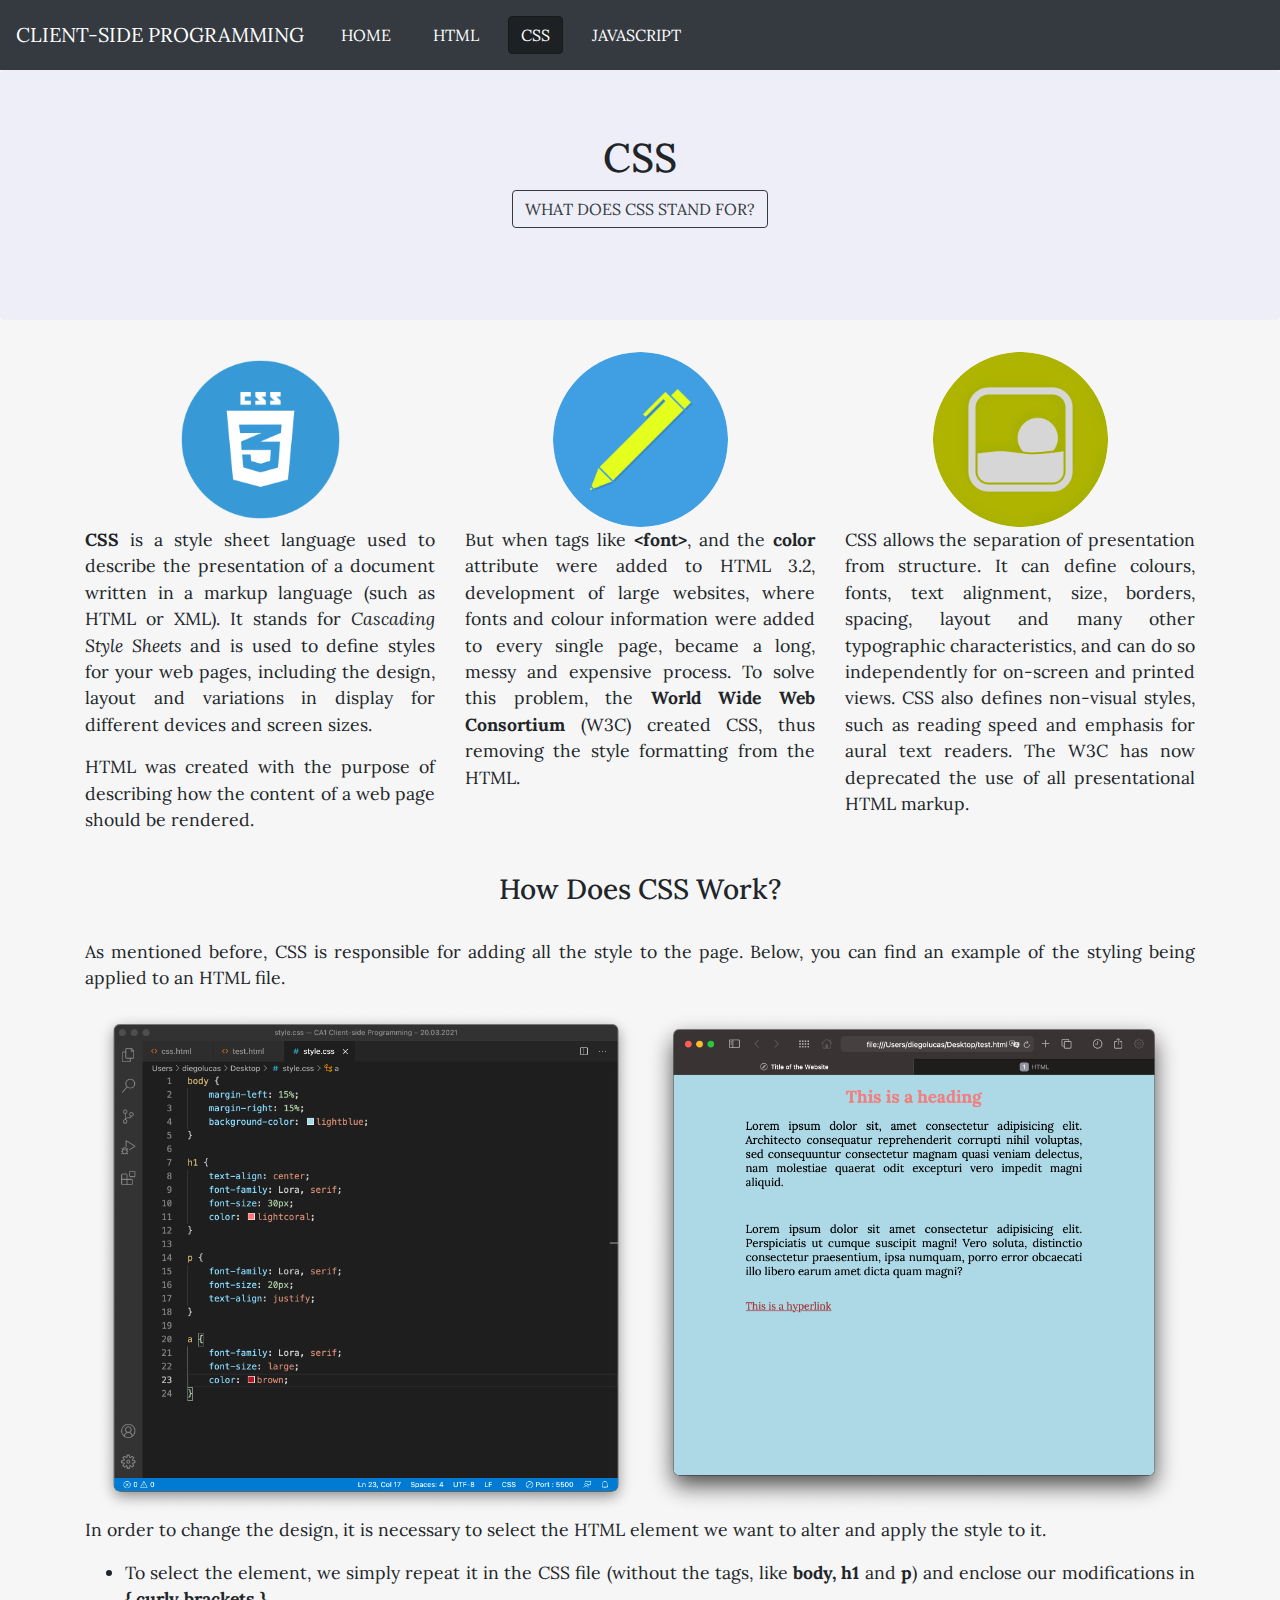
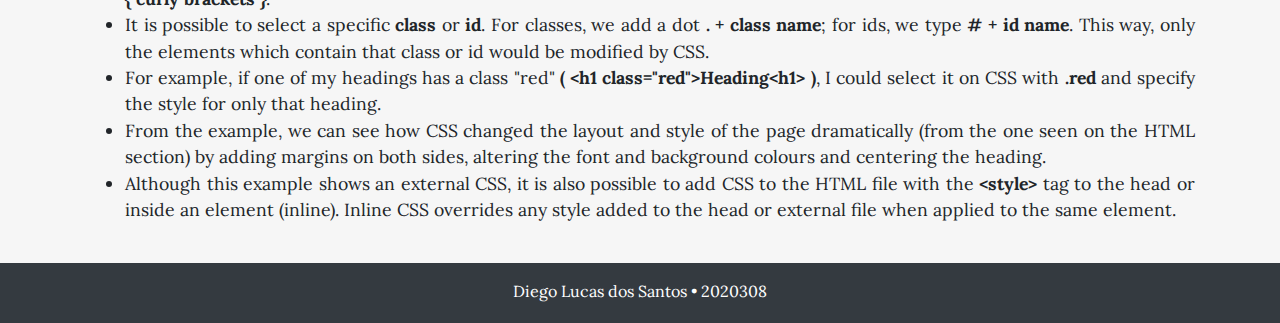
==== css.html @ eb5c4f8f "Client-side Programming CA1 – Website" ====
<!DOCTYPE html>
<html lang="en">
<head>
    <meta charset="UTF-8">
    <meta http-equiv="X-UA-Compatible" content="IE=edge">
    <meta name="viewport" content="width=device-width, initial-scale=1.0">
    <link href="https://fonts.googleapis.com/css2?family=Lora:ital,wght@0,400;0,500;0,600;0,700;1,400;1,500;1,600;1,700&display=swap" rel="stylesheet">
    <link rel="stylesheet" href="https://maxcdn.bootstrapcdn.com/bootstrap/4.5.2/css/bootstrap.min.css">
    <link rel="stylesheet" href="css/style.css">
    <script src="js/script.js"></script>
    <title>CSS</title>
</head>
<body>
    <!-- Navbar -->
    <nav class="navbar navbar-expand-md bg-dark navbar-dark">
        <a class="navbar-brand" href="index.html">CLIENT-SIDE PROGRAMMING</a>
        <button class="navbar-toggler" type="button" data-toggle="collapse" data-target="#collapsibleNavbar">
          <span class="navbar-toggler-icon"></span>
        </button>
        <div class="collapse navbar-collapse" id="collapsibleNavbar">
          <ul class="navbar-nav">
            <li class="nav-item">
              <a class="nav-link" href="index.html"><button type="button" class="btn btn-dark">HOME</button></a>
            </li>
            <li class="nav-item">
              <a class="nav-link" href="html.html"><button type="button" class="btn btn-dark">HTML</button></a>
            </li>
            <li class="nav-item">
              <a class="nav-link" href="css.html"><button type="button" class="btn btn-dark active">CSS</button></a>
            </li>
            <li class="nav-item">
                <a class="nav-link" href="javascript.html"><button type="button" class="btn btn-dark">JAVASCRIPT</button></a>
              </li>     
          </ul>
        </div>  
      </nav>
    <!-- Page Title -->
    <div class="jumbotron text-center">
        <h1>CSS</h1>
        <button type="button" class="btn btn-outline-dark" onclick="cssWriter()">WHAT DOES CSS STAND FOR?</button>
        <h3 id="css" class="text-center"></h3>
    </div>
    <!-- Content -->
    <div class="container text-center">
        <div class="row">
            <div class="col-sm-4">
                <img src="images/css.png" class="rounded-circle" alt="CSS">
                <p><strong>CSS</strong> is a style sheet language used to describe the presentation of a document written in a markup language (such as HTML or XML). It stands for <em>Cascading Style Sheets</em> and is used to define styles for your web pages, including the design, layout and variations in display for different devices and screen sizes.</p>
                <p>HTML was created with the purpose of describing how the content of a web page should be rendered.</p>
            </div>
            <div class="col-sm-4">
                <img src="images/pen.png" class="rounded-circle" alt="CSS Styling">
                <p>But when tags like <strong>&ltfont&gt</strong>, and the <strong>color</strong> attribute were added to HTML 3.2, development of large websites, where fonts and colour information were added to every single page, became a long, messy and expensive process. To solve this problem, the <strong>World Wide Web Consortium</strong> (W3C) created CSS, thus removing the style formatting from the HTML.</p>
            </div>
            <div class="col-sm-4">
                <img src="images/picture.jpeg" class="rounded-circle" alt="Document">
                <p>CSS allows the separation of presentation from structure. It can define colours, fonts, text alignment, size, borders, spacing, layout and many other typographic characteristics, and can do so independently for on-screen and printed views. CSS also defines non-visual styles, such as reading speed and emphasis for aural text readers. The W3C has now deprecated the use of all presentational HTML markup.</p>
            </div>
        </div>
    </div>
    <!-- Examples of CSS-->
    <div class="container text-center">
        <br>
        <h3>How Does CSS Work?</h3>
        <br>
            <p>As mentioned before, CSS is responsible for adding all the style to the page. Below, you can find an example of the styling being applied to an HTML file.</p>   
            <img src="images/css-example.png" class="example-img" alt="HTML VS Code">
            <img src="images/css-example-browser.png" class="example-img" alt="HTML Browser">
            <p>In order to change the design, it is necessary to select the HTML element we want to alter and apply the style to it.</p>
        <ul>
            <li>To select the element, we simply repeat it in the CSS file (without the tags, like <strong>body, h1</strong> and <strong>p</strong>) and enclose our modifications in <strong>{ curly brackets }</strong>.</li>
            <li>It is possible to select a specific <strong>class</strong> or <strong>id</strong>. For classes, we add a dot <strong>. + class name</strong>; for ids, we type <strong># + id name</strong>. This way, only the elements which contain that class or id would be modified by CSS.</li>
            <li>For example, if one of my headings has a class "red" <strong>( &lth1 class="red">Heading&lth1&gt )</strong>, I could select it on CSS with <strong>.red</strong> and specify the style for only that heading.</li>
            <li>From the example, we can see how CSS changed the layout and style of the page dramatically (from the one seen on the HTML section) by adding margins on both sides, altering the font and background colours and centering the heading.</li>
            <li>Although this example shows an external CSS, it is also possible to add CSS to the HTML file with the <strong>&ltstyle&gt</strong> tag to the head or inside an element (inline). Inline CSS overrides any style added to the head or external file when applied to the same element.</li>
        </ul>
        <br>
    </div>
    <!-- Footer -->
    <div class="footer bg-dark">
        <p class="footer-content">Diego Lucas dos Santos • 2020308</p>
    </div>
</body>
</html>
---- css/style.css ----
body {
    font-family: Lora, serif;
    background-color: #f6f6f6;
}

p {
    text-align: justify;
    font-size: 110%;
}

ul {
    text-align: justify;
    font-size: 110%;
}

.jumbotron {
    background-color: #edeef7;
    height: 250px;
}

.rounded-circle {
    height: auto;
    width: 50%;
}

.home-pic {
    height: auto;
    width: 65%;
}

.example-img {
    width: 49%;
}

.js-anima {
    height: auto;
    width: 15%;
}

.js-example {
    margin: auto;
    padding: 2%;
    outline-color: black;
    outline-style: groove;
    line-height: 30%;
}

.footer {
    height: 60px;
}

.footer-content {
    text-align: center;
    font-size: medium;
    color: white;
    padding-top: 16px;
}
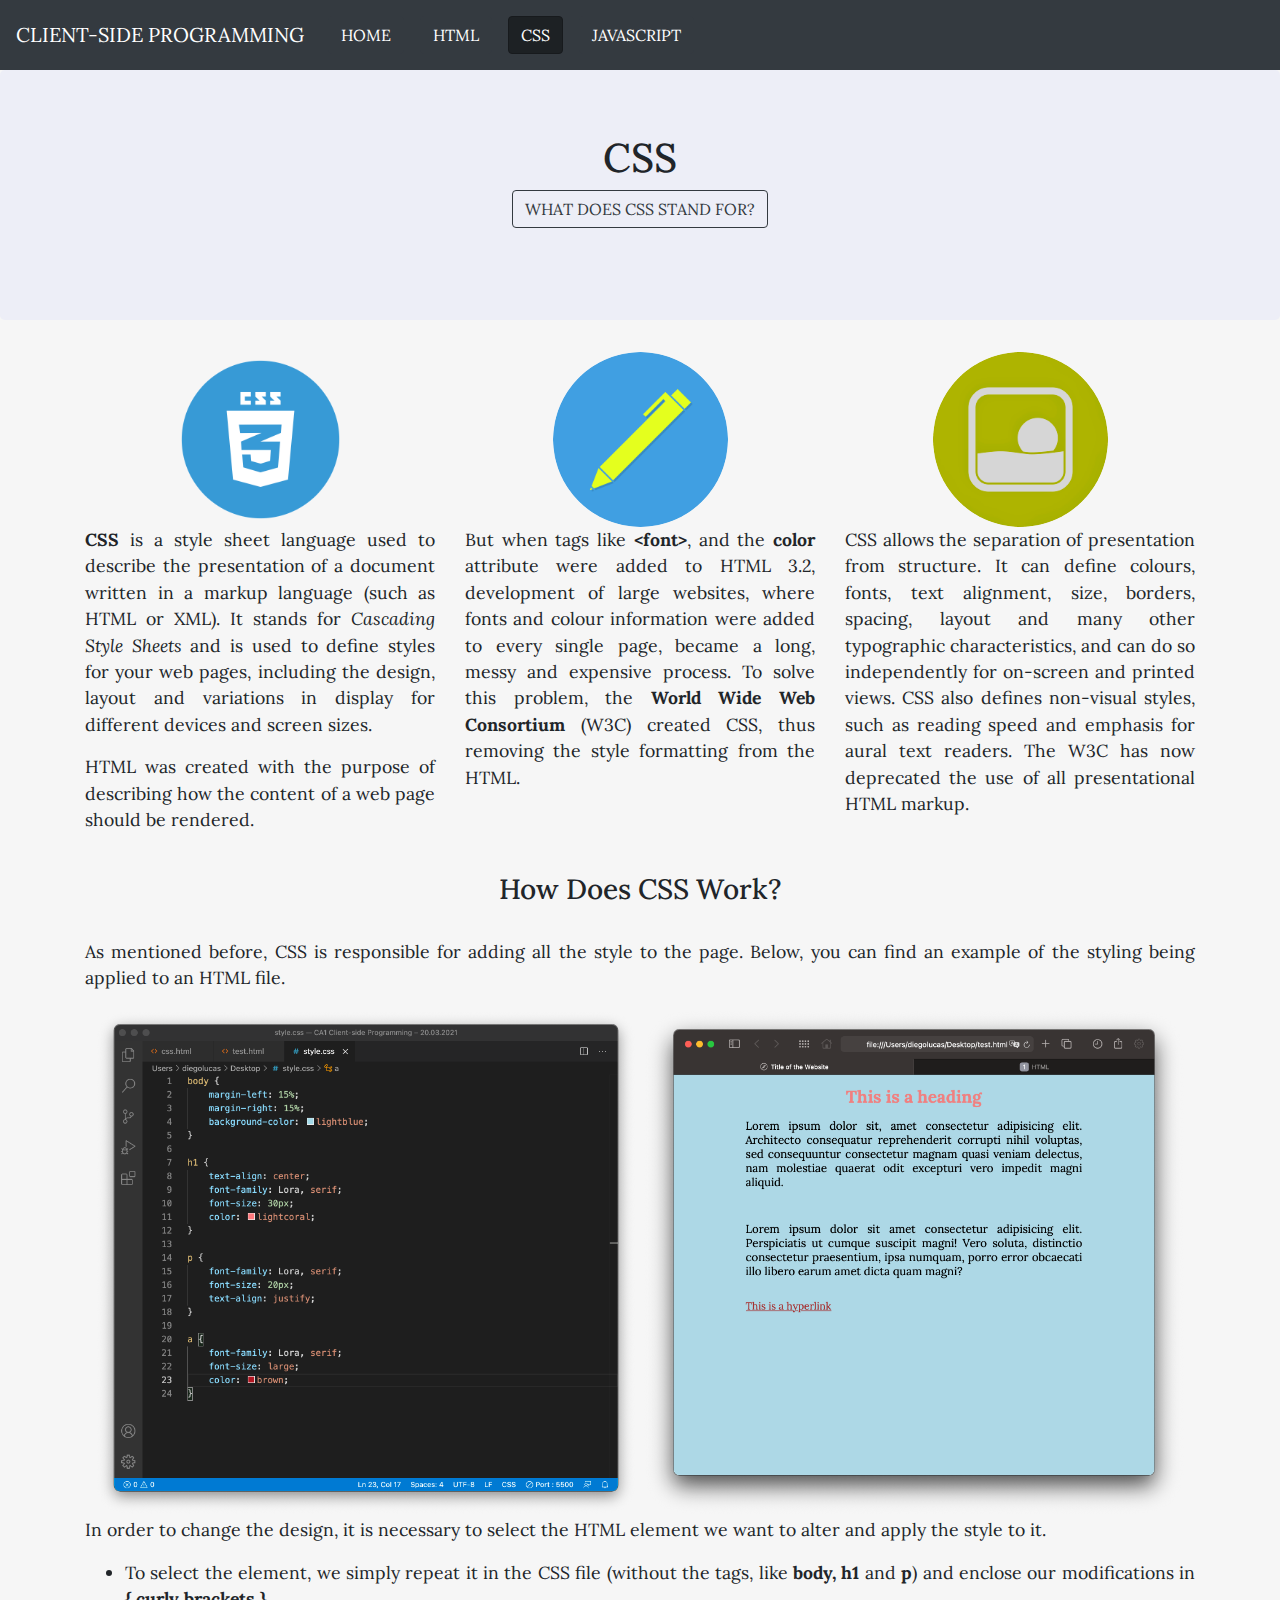
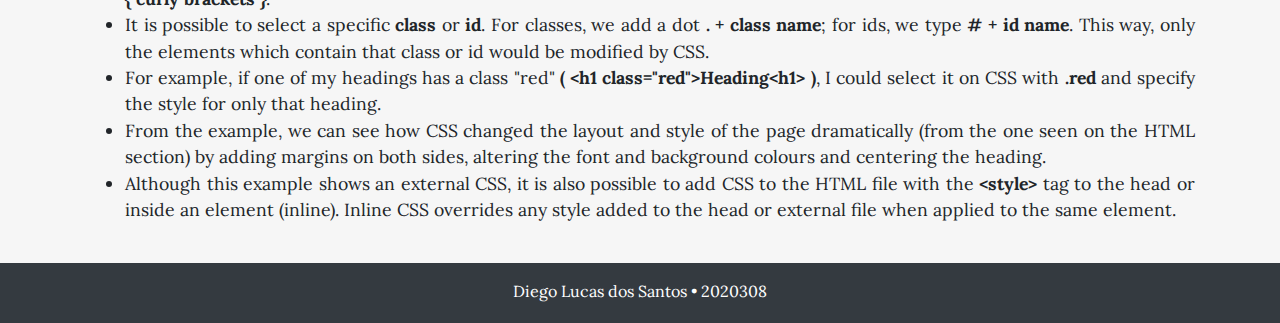
==== commit 4c042e99: "Added position sticky-top to navbar" ====
--- a/css.html
+++ b/css.html
@@ -7,12 +7,15 @@
     <link href="https://fonts.googleapis.com/css2?family=Lora:ital,wght@0,400;0,500;0,600;0,700;1,400;1,500;1,600;1,700&display=swap" rel="stylesheet">
     <link rel="stylesheet" href="https://maxcdn.bootstrapcdn.com/bootstrap/4.5.2/css/bootstrap.min.css">
     <link rel="stylesheet" href="css/style.css">
+    <script src="https://ajax.googleapis.com/ajax/libs/jquery/3.2.1/jquery.min.js"></script>
+    <script src="https://cdnjs.cloudflare.com/ajax/libs/popper.js/1.12.6/umd/popper.min.js"></script>
+    <script src="https://maxcdn.bootstrapcdn.com/bootstrap/4.0.0/js/bootstrap.min.js"></script>
     <script src="js/script.js"></script>
     <title>CSS</title>
 </head>
 <body>
     <!-- Navbar -->
-    <nav class="navbar navbar-expand-md bg-dark navbar-dark">
+    <nav class="navbar navbar-expand-md bg-dark navbar-dark sticky-top">
         <a class="navbar-brand" href="index.html">CLIENT-SIDE PROGRAMMING</a>
         <button class="navbar-toggler" type="button" data-toggle="collapse" data-target="#collapsibleNavbar">
           <span class="navbar-toggler-icon"></span>
--- a/css/style.css
+++ b/css/style.css
@@ -32,17 +32,13 @@
     width: 49%;
 }
 
-.js-anima {
-    height: auto;
-    width: 15%;
-}
-
 .js-example {
-    margin: auto;
+    margin-right: 5%;
+    margin-left: 5%;
     padding: 2%;
+    align-items: center;
     outline-color: black;
     outline-style: groove;
-    line-height: 30%;
 }
 
 .footer {
